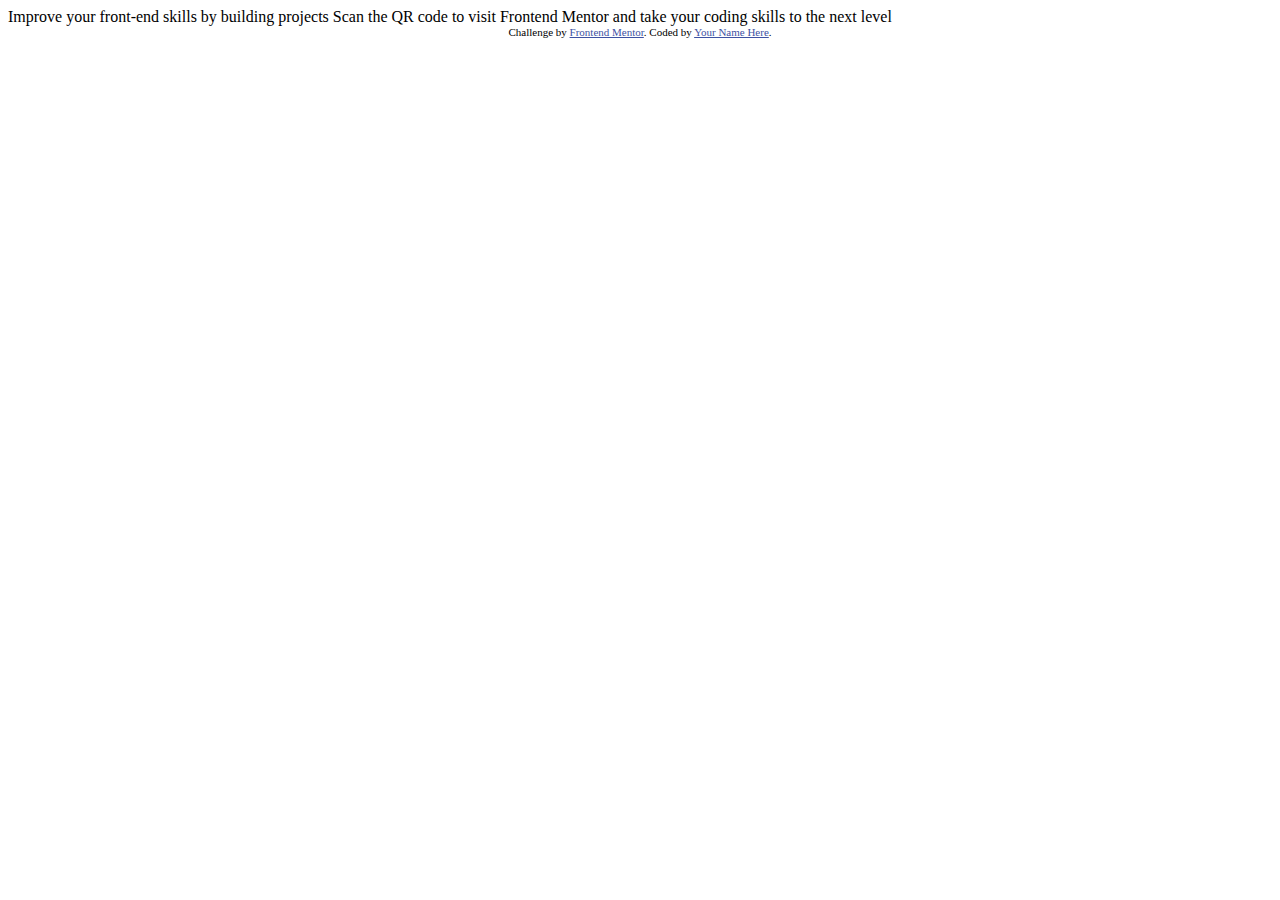
==== index.html @ 191b554c "First Project/ QR code" ====
<!DOCTYPE html>
<html lang="pt-br">
<head>
  <meta charset="UTF-8">
  <meta name="viewport" content="width=device-width, initial-scale=1.0"> <!-- displays site properly based on user's device -->

  <link rel="icon" type="image/png" sizes="32x32" href="./images/favicon-32x32.png">
  
  <title>Frontend Mentor | QR code component</title>
  <link rel="stylesheet" href="design/style.css">
  <!-- Feel free to remove these styles or customise in your own stylesheet 👍 -->
</head>
<body>

  Improve your front-end skills by building projects

  Scan the QR code to visit Frontend Mentor and take your coding skills to the next level
  
  <div class="attribution">
    Challenge by <a href="https://www.frontendmentor.io?ref=challenge" target="_blank">Frontend Mentor</a>. 
    Coded by <a href="#">Your Name Here</a>.
  </div>
</body>
</html>
---- design/style.css ----
@charset "UTF-8";

.attribution {
    font-size: 11px; text-align: center;
}

.attribution a {
    color: hsl(228, 45%, 44%);
}
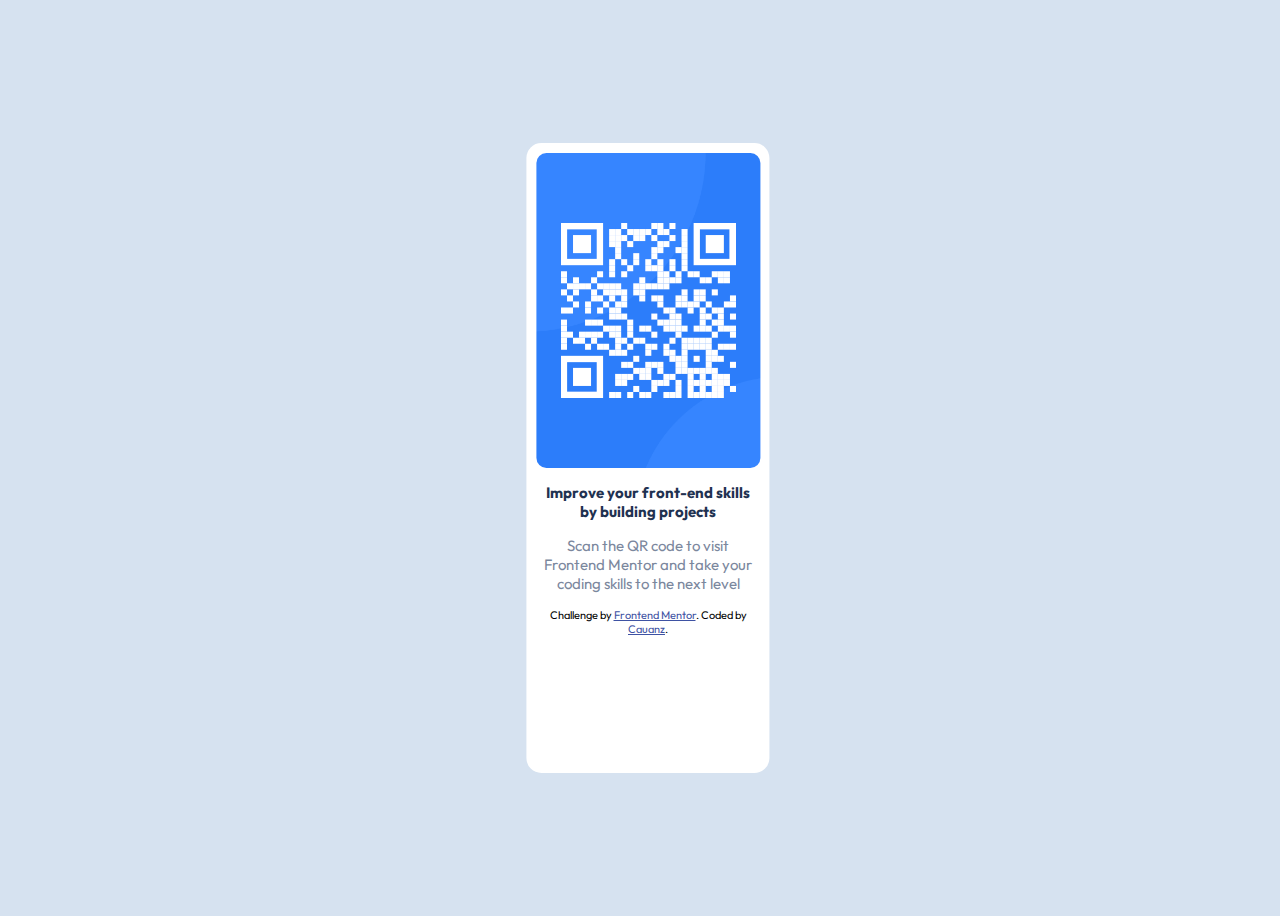
==== commit d507a5fd: "First challenge complete" ====
--- a/index.html
+++ b/index.html
@@ -3,22 +3,22 @@
 <head>
   <meta charset="UTF-8">
   <meta name="viewport" content="width=device-width, initial-scale=1.0"> <!-- displays site properly based on user's device -->
-
   <link rel="icon" type="image/png" sizes="32x32" href="./images/favicon-32x32.png">
-  
   <title>Frontend Mentor | QR code component</title>
   <link rel="stylesheet" href="design/style.css">
   <!-- Feel free to remove these styles or customise in your own stylesheet 👍 -->
 </head>
 <body>
 
-  Improve your front-end skills by building projects
-
-  Scan the QR code to visit Frontend Mentor and take your coding skills to the next level
-  
-  <div class="attribution">
-    Challenge by <a href="https://www.frontendmentor.io?ref=challenge" target="_blank">Frontend Mentor</a>. 
-    Coded by <a href="#">Your Name Here</a>.
-  </div>
+    <div id="container">
+        <div id="image">
+        </div>
+      <p style="font-weight: 700;" id="text1">Improve your front-end skills by building projects</p>
+      <p style="font-weight: 400;" id="text2">Scan the QR code to visit Frontend Mentor and take your coding skills to the next level</p>
+      <div class="attribution">
+        Challenge by <a href="https://www.frontendmentor.io?ref=challenge" target="_blank">Frontend Mentor</a>.
+        Coded by <a href="https://github.com/Cauanz">Cauanz</a>.
+      </div>
+    </div>
 </body>
 </html>--- a/design/style.css
+++ b/design/style.css
@@ -1,7 +1,61 @@
 @charset "UTF-8";
+@import url('https://fonts.googleapis.com/css2?family=Outfit:wght@400;700&display=swap');
+
+:root {
+    --cor1: hsl(0, 0%, 100%);
+    --cor2: hsl(212, 45%, 89%);
+    --cor3: hsl(220, 15%, 55%);
+    --cor4: hsl(218, 44%, 22%);
+    --font-principal: 'Outfit', sans-serif;
+}
+
+
+body {
+    background-color: var(--cor2);
+    font-family: var(--font-principal);
+    position: relative;
+    width: 100vw;
+    height: 100vh;  
+}
+
+#image {
+    width: 92%;
+    height: 50%;
+    background: url(../images/image-qr-code.png) no-repeat center center;
+    background-size: cover;
+    border-radius: 10px;
+    margin: 10px;
+}
+
+#container {
+    border-radius: 15px;
+    position: absolute;
+    background-color: var(--cor1);
+    top: 50%;
+    left: 50%;
+    transform: translate(-50%, -50%);
+    width: 19vw;
+    height: 70vh;
+    text-align: center;
+}
+
+p {
+    font-size: 15px;
+    margin-right: 10px;
+    margin-left: 10px;
+}
+
+#text1 {
+    color: var(--cor4);
+}
+
+#text2 {
+    color: var(--cor3);
+}
 
 .attribution {
-    font-size: 11px; text-align: center;
+    font-size: 11px;
+    margin: 5px;
 }
 
 .attribution a {
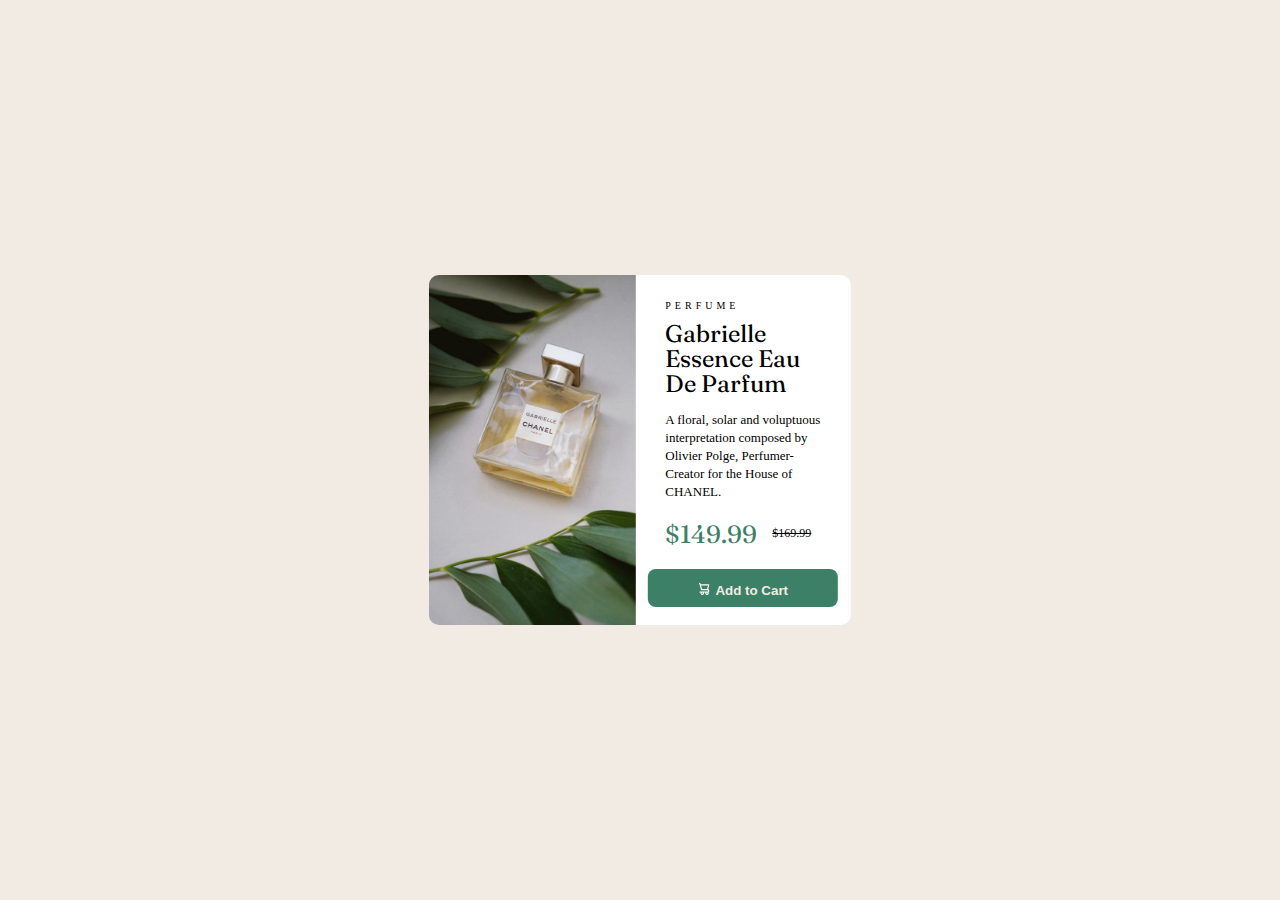
==== commit 1d0ffc1d: "modified" ====
--- a/index.html
+++ b/index.html
@@ -2,23 +2,37 @@
 <html lang="pt-br">
 <head>
   <meta charset="UTF-8">
-  <meta name="viewport" content="width=device-width, initial-scale=1.0"> <!-- displays site properly based on user's device -->
+  <meta name="viewport" content="width=device-width, initial-scale=1.0">
   <link rel="icon" type="image/png" sizes="32x32" href="./images/favicon-32x32.png">
-  <title>Frontend Mentor | QR code component</title>
+  <title>Frontend Mentor | Product preview card component</title>
   <link rel="stylesheet" href="design/style.css">
-  <!-- Feel free to remove these styles or customise in your own stylesheet 👍 -->
+  <link rel="stylesheet" href="design/media-query.css">
 </head>
 <body>
 
-    <div id="container">
-        <div id="image">
-        </div>
-      <p style="font-weight: 700;" id="text1">Improve your front-end skills by building projects</p>
-      <p style="font-weight: 400;" id="text2">Scan the QR code to visit Frontend Mentor and take your coding skills to the next level</p>
-      <div class="attribution">
-        Challenge by <a href="https://www.frontendmentor.io?ref=challenge" target="_blank">Frontend Mentor</a>.
-        Coded by <a href="https://github.com/Cauanz">Cauanz</a>.
+  <div id="container">
+    <div id="image">
+
+    </div>
+
+      <div id="conteudo">
+        <p id="text1">PERFUME</p>
+        <p id="text2">Gabrielle Essence Eau De Parfum</p>
+        <p id="text3">
+          A floral, solar and voluptuous interpretation composed by Olivier Polge,
+          Perfumer-Creator for the House of CHANEL.
+        </p>
+        <p style="text-decoration: line-through;" id="preço1">$169.99</p>
+        <p id="preço2">
+          $149.99
+        </p>
+        <button><img src="images/icon-cart.svg" alt="">Add to Cart</button>            
+          <div class="attribution">
+            Challenge by <a href="https://www.frontendmentor.io?ref=challenge" target="_blank">Frontend Mentor</a>
+            Coded by <a href="https://Github.com/Cauanz">Cauanz</a>.
+          </div>
       </div>
-    </div>
+</div>
+
 </body>
 </html>--- a/design/style.css
+++ b/design/style.css
@@ -1,61 +1,126 @@
-@charset "UTF-8";
-@import url('https://fonts.googleapis.com/css2?family=Outfit:wght@400;700&display=swap');
+@import url('https://fonts.googleapis.com/css2?family=Montserrat:wght@500;700&display=swap');
+@import url('https://fonts.googleapis.com/css2?family=Fraunces:opsz,wght@9..144,700&display=swap');
+:root {
+    --primaria1: hsl(158, 36%, 37%);
+    --primaria2: hsl(30, 38%, 92%);
+    --neutra1:   hsl(212, 21%, 14%);
+    --neutra2:   hsl(228, 12%, 48%);
+    --neutra3:   hsl(0, 0%, 100%);
+    --fontnormal: 'Montserrat', sans-serif;
+    --fontfrances:'Fraunces', serif;
+}
 
-:root {
-    --cor1: hsl(0, 0%, 100%);
-    --cor2: hsl(212, 45%, 89%);
-    --cor3: hsl(220, 15%, 55%);
-    --cor4: hsl(218, 44%, 22%);
-    --font-principal: 'Outfit', sans-serif;
+body {
+    background-color: var(--primaria2);
+    align-items: center;
+    position: relative;
+    width: 100vw;
+    height: 100vh;
+    margin: 0;
+}
+
+#container {
+    position: absolute;
+    top: 50%;
+    left: 50%;
+    transform: translate(-50%, -50%);
+    width: 33%;
+    height: 350px;
+    background-color: var(--neutra3);
+    border-radius: 10px;
+    overflow: hidden;
+    display: flex;
+}
+
+#image {
+    background: white url(../images/image-product-desktop.jpg);
+    width: 220px;
+    height: 350px;
+    background-position: center;
+    background-size: cover;
+    display: block;
+    float: left;
+}
+
+#conteudo   {
+    width: 230px;
+    height: 350px;
 }
 
 
-body {
-    background-color: var(--cor2);
-    font-family: var(--font-principal);
-    position: relative;
-    width: 100vw;
-    height: 100vh;  
-}
-
-#image {
-    width: 92%;
-    height: 50%;
-    background: url(../images/image-qr-code.png) no-repeat center center;
-    background-size: cover;
-    border-radius: 10px;
-    margin: 10px;
-}
-
-#container {
-    border-radius: 15px;
-    position: absolute;
-    background-color: var(--cor1);
-    top: 50%;
-    left: 50%;
-    transform: translate(-50%, -50%);
-    width: 19vw;
-    height: 70vh;
-    text-align: center;
-}
-
 p {
-    font-size: 15px;
-    margin-right: 10px;
-    margin-left: 10px;
+   margin-left: 30px;
+   margin-right: 30px; 
 }
 
 #text1 {
-    color: var(--cor4);
+    /*font-family: ; - descobrir a fonte usada*/
+    font-weight: 400;
+    letter-spacing: 4px;
+    font-size: 10px;
+    margin-top: 25px;
+    margin-bottom: 3px;
 }
 
 #text2 {
-    color: var(--cor3);
+    margin-top: 10px;
+    font-family: var(--fontfrances);
+    font-size: 24px;
+    line-height: 25px;
+    margin-bottom: 10px;
+}
+
+#text3 {
+    line-height: 18px;
+    font-size: 13px;
+    margin-top: 15px;
+}
+
+#preço1 {
+    display: inline-block;
+    width: auto;
+    margin-left: 10px;
+    font-size: 12px;
+}
+
+#preço2 {
+    display: inline-block;
+    width: auto;
+    float: left;
+    color: var(--primaria1);
+    font-family: var(--fontfrances);
+    margin-right: 5px;
+    margin-top: 5px;
+    margin-bottom: 20px;
+    font-size: 25px;
+}
+
+button {
+    background-color: var(--primaria1);
+    border-radius: 8px;
+    border: none;
+    width: 190px;
+    height: 38px;
+    display: block;
+    margin: auto;
+    color: var(--primaria2);
+    font-weight: bold;
+}
+
+button:active {
+    background-color: var(--neutra1);
+}
+
+button img {
+    width: 11px;
+    margin-top: 5px;
+    margin-right: 6px;
 }
 
 .attribution {
     font-size: 11px;
-    margin: 5px;
+    text-align: center;
+    margin-top: 24px;
 }
 
 .attribution a {
--- a/design/media-query.css
+++ b/design/media-query.css
@@ -0,0 +1,31 @@
+@import url('https://fonts.googleapis.com/css2?family=Montserrat:wght@500;700&display=swap');
+@import url('https://fonts.googleapis.com/css2?family=Fraunces:opsz,wght@9..144,700&display=swap');
+
+:root {
+    --primaria1: hsl(158, 36%, 37%);
+    --primaria2: hsl(30, 38%, 92%);
+    --neutra1:   hsl(212, 21%, 14%);
+    --neutra2:   hsl(228, 12%, 48%);
+    --neutra3:   hsl(0, 0%, 100%);
+    --fontnormal: 'Montserrat', sans-serif;
+    --fontfrances:'Fraunces', serif;
+}
+
+@media screen and (max-width: 375px){
+    
+
+    #image {
+        background: white url(../images/image-product-desktop.jpg);
+        width: 220px;
+        height: 350px;
+        background-position: center;
+        background-size: cover;
+        display: block;
+    }
+
+    #conteudo   {
+        width: 230px;
+        height: 350px;
+        display: block;
+    }
+}